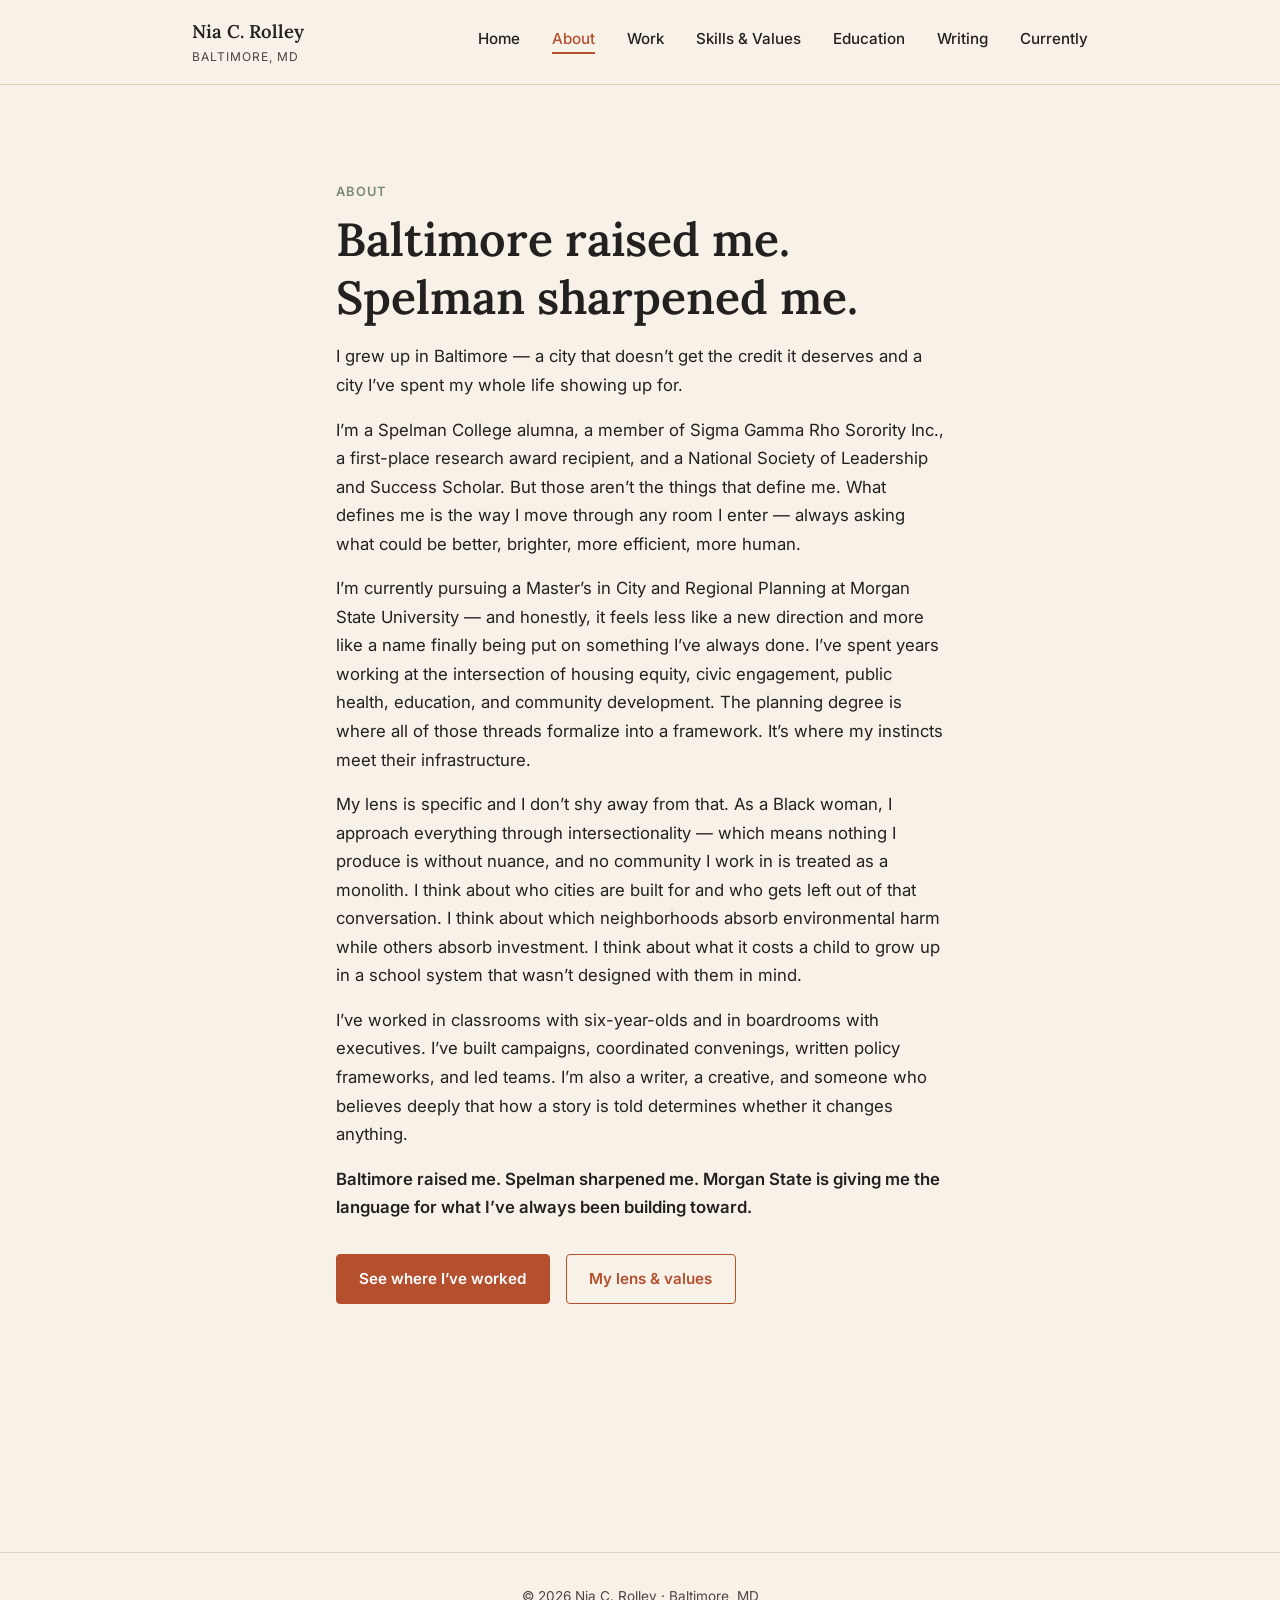
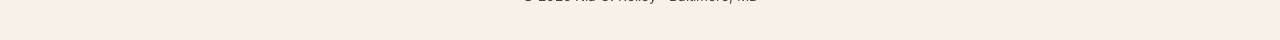
==== about.html @ 4105a6b1 "Initial commit: portfolio site with all 7 pages Plain HTML/CSS/JS static site for Nia C. Rolley's pe" ====
<!DOCTYPE html>
<html lang="en">
<head>
  <meta charset="UTF-8" />
  <meta name="viewport" content="width=device-width, initial-scale=1.0" />
  <title>About — Nia C. Rolley</title>
  <meta name="description" content="Baltimore-raised, Spelman-sharpened. How Nia Rolley thinks about cities, community, and the work of intersectionality." />

  <link rel="preconnect" href="https://fonts.googleapis.com" />
  <link href="https://fonts.googleapis.com/css2?family=Lora:wght@500;600;700&family=Inter:wght@400;500;600&display=swap" rel="stylesheet" />
  <link rel="stylesheet" href="css/style.css" />
</head>
<body>

  <!-- ============================= HEADER ============================= -->
  <header class="site-header">
    <div class="header-inner">
      <a href="index.html" class="site-title">
        Nia C. Rolley
        <span class="site-tagline">Baltimore, MD</span>
      </a>

      <button class="nav-toggle" aria-label="Toggle navigation menu" aria-expanded="false">
        <span></span><span></span><span></span>
      </button>

      <nav aria-label="Main navigation">
        <ul class="nav-list">
          <li><a href="index.html">Home</a></li>
          <li><a href="about.html">About</a></li>
          <li><a href="work.html">Work</a></li>
          <li><a href="skills-and-values.html">Skills &amp; Values</a></li>
          <li><a href="education.html">Education</a></li>
          <li><a href="writing.html">Writing</a></li>
          <li><a href="currently.html">Currently</a></li>
        </ul>
      </nav>
    </div>
  </header>

  <!-- ============================== MAIN =============================== -->
  <main>
    <section class="hero">
      <div class="container">
        <span class="eyebrow">About</span>
        <h1>Baltimore raised me. Spelman sharpened me.</h1>

        <p>I grew up in Baltimore &mdash; a city that doesn&rsquo;t get the credit it deserves and a city I&rsquo;ve spent my whole life showing up for.</p>

        <p>I&rsquo;m a Spelman College alumna, a member of Sigma Gamma Rho Sorority Inc., a first-place research award recipient, and a National Society of Leadership and Success Scholar. But those aren&rsquo;t the things that define me. What defines me is the way I move through any room I enter &mdash; always asking what could be better, brighter, more efficient, more human.</p>

        <p>I&rsquo;m currently pursuing a Master&rsquo;s in City and Regional Planning at Morgan State University &mdash; and honestly, it feels less like a new direction and more like a name finally being put on something I&rsquo;ve always done. I&rsquo;ve spent years working at the intersection of housing equity, civic engagement, public health, education, and community development. The planning degree is where all of those threads formalize into a framework. It&rsquo;s where my instincts meet their infrastructure.</p>

        <p>My lens is specific and I don&rsquo;t shy away from that. As a Black woman, I approach everything through intersectionality &mdash; which means nothing I produce is without nuance, and no community I work in is treated as a monolith. I think about who cities are built for and who gets left out of that conversation. I think about which neighborhoods absorb environmental harm while others absorb investment. I think about what it costs a child to grow up in a school system that wasn&rsquo;t designed with them in mind.</p>

        <p>I&rsquo;ve worked in classrooms with six-year-olds and in boardrooms with executives. I&rsquo;ve built campaigns, coordinated convenings, written policy frameworks, and led teams. I&rsquo;m also a writer, a creative, and someone who believes deeply that how a story is told determines whether it changes anything.</p>

        <p><strong>Baltimore raised me. Spelman sharpened me. Morgan State is giving me the language for what I&rsquo;ve always been building toward.</strong></p>

        <div class="btn-group">
          <a href="work.html" class="btn">See where I&rsquo;ve worked</a>
          <a href="skills-and-values.html" class="btn btn-outline">My lens &amp; values</a>
        </div>
      </div>
    </section>
  </main>

  <!-- ============================= FOOTER =============================== -->
  <footer class="site-footer">
    <p>&copy; 2026 Nia C. Rolley &middot; Baltimore, MD</p>
  </footer>

  <script src="js/main.js"></script>
</body>
</html>
---- css/style.css ----
/* ==========================================================================
   NIA C. ROLLEY — SITE STYLES
   ==========================================================================
   This file controls the look of every page. It's organized top to bottom:

     1. Variables      -- all colors & fonts live here. Change a value once,
                           it updates everywhere on the site.
     2. Reset & base    -- resets browser defaults, sets up body text
     3. Layout          -- the shared page shell (container widths, spacing)
     4. Typography      -- headings, paragraphs, links, lists
     5. Header & nav     -- the top bar with the site title and menu
     6. Buttons & tags   -- small reusable UI pieces (buttons, "coming soon"
                           badges, pill labels)
     7. Components       -- bigger reusable blocks (hero, cards, job entries)
     8. Footer
     9. Responsive       -- adjustments for small screens (phones/tablets)

   Tip: search this file for a section header (e.g. "5. HEADER & NAV") to
   jump straight to the part you want to edit.
   ========================================================================== */


/* --------------------------------------------------------------------------
   1. VARIABLES
   These are "CSS custom properties." Think of them as named nicknames for
   values you use over and over. Change the hex code here once, and every
   place that uses var(--color-brick) updates automatically.
   -------------------------------------------------------------------------- */
:root {
  /* --- Color palette: "Brick & Ink" ---
     brick    = warm terracotta, used for links/headings/accents
     cream    = warm off-white, the main page background
     cream-alt = a slightly deeper cream, used for card backgrounds
     ink      = near-black, used for body text
     sage     = muted green, used for small secondary details */
  --color-brick: #B5502E;
  --color-brick-dark: #8F3F22;
  --color-cream: #F7F1E8;
  --color-cream-alt: #EFE5D5;
  --color-ink: #232020;
  --color-ink-soft: #4A4542; /* a lighter version of ink, for secondary text */
  --color-sage: #7A8B6F;
  --color-white: #FFFFFF;
  --color-border: #DED2BE; /* soft line color used for rules/dividers */

  /* --- Fonts ---
     heading = Lora (serif) — used for all headings, feels editorial/warm
     body    = Inter (sans-serif) — used for paragraphs, feels clean/readable
     Both are loaded from Google Fonts in the <head> of each HTML page. */
  --font-heading: "Lora", Georgia, "Times New Roman", serif;
  --font-body: "Inter", -apple-system, BlinkMacSystemFont, "Segoe UI", sans-serif;

  /* --- Spacing scale ---
     Using a consistent set of spacing values (instead of random numbers)
     keeps the whole site feeling intentional. */
  --space-xs: 0.5rem;
  --space-sm: 1rem;
  --space-md: 2rem;
  --space-lg: 3.5rem;
  --space-xl: 6rem;

  /* --- Layout widths --- */
  --content-width: 42rem;   /* comfortable reading width for paragraphs */
  --wide-width: 60rem;      /* wider width for the header, grids, etc. */
}


/* --------------------------------------------------------------------------
   2. RESET & BASE
   Browsers apply their own default spacing/sizing to elements. This section
   clears that out so we start from a predictable, clean slate.
   -------------------------------------------------------------------------- */
* {
  box-sizing: border-box; /* padding/borders no longer add to an element's width */
  margin: 0;
  padding: 0;
}

html {
  scroll-behavior: smooth;
}

body {
  font-family: var(--font-body);
  font-size: 1.05rem;
  line-height: 1.7;
  color: var(--color-ink);
  background-color: var(--color-cream);
}

img {
  max-width: 100%;
  display: block;
}

/* --------------------------------------------------------------------------
   3. LAYOUT
   .container centers content and keeps it from stretching edge-to-edge on
   wide screens. Most sections on the site sit inside one of these.
   -------------------------------------------------------------------------- */
.container {
  width: 100%;
  max-width: var(--content-width);
  margin: 0 auto;
  padding: 0 var(--space-md);
}

.container-wide {
  width: 100%;
  max-width: var(--wide-width);
  margin: 0 auto;
  padding: 0 var(--space-md);
}

main {
  display: block;
  padding-bottom: var(--space-xl);
}

section {
  padding-top: var(--space-lg);
}

/* A thin horizontal rule used to separate sections, echoing a printed
   program or broadsheet layout. */
.rule {
  border: none;
  border-top: 1px solid var(--color-border);
  margin: var(--space-lg) 0;
}


/* --------------------------------------------------------------------------
   4. TYPOGRAPHY
   -------------------------------------------------------------------------- */
h1, h2, h3, h4 {
  font-family: var(--font-heading);
  font-weight: 600;
  line-height: 1.25;
  color: var(--color-ink);
}

h1 {
  font-size: clamp(2rem, 5vw, 2.9rem);
  margin-bottom: var(--space-sm);
}

h2 {
  font-size: clamp(1.5rem, 3vw, 1.9rem);
  margin-bottom: var(--space-sm);
  color: var(--color-brick);
}

h3 {
  font-size: 1.25rem;
  margin-bottom: var(--space-xs);
}

p {
  margin-bottom: var(--space-sm);
  max-width: 65ch; /* keeps paragraph lines from getting too wide to read comfortably */
}

.lede {
  /* An intro/opening paragraph, styled slightly larger for emphasis. */
  font-size: 1.25rem;
  color: var(--color-ink-soft);
  font-family: var(--font-heading);
  font-style: italic;
}

a {
  color: var(--color-brick);
  text-decoration: underline;
  text-decoration-color: var(--color-border);
  text-underline-offset: 3px;
  transition: color 0.15s ease, text-decoration-color 0.15s ease;
}

a:hover {
  color: var(--color-brick-dark);
  text-decoration-color: var(--color-brick-dark);
}

ul, ol {
  margin: 0 0 var(--space-sm) var(--space-md);
}

li {
  margin-bottom: var(--space-xs);
}

strong {
  font-weight: 600;
}


/* --------------------------------------------------------------------------
   5. HEADER & NAV
   -------------------------------------------------------------------------- */
.site-header {
  position: sticky;
  top: 0;
  z-index: 10;
  background-color: var(--color-cream);
  border-bottom: 1px solid var(--color-border);
}

.header-inner {
  max-width: var(--wide-width);
  margin: 0 auto;
  padding: var(--space-sm) var(--space-md);
  display: flex;
  align-items: center;
  justify-content: space-between;
  flex-wrap: wrap;
}

.site-title {
  font-family: var(--font-heading);
  font-weight: 600;
  font-size: 1.15rem;
  color: var(--color-ink);
  text-decoration: none;
}

.site-title:hover {
  color: var(--color-brick);
}

.site-tagline {
  display: block;
  font-family: var(--font-body);
  font-size: 0.75rem;
  font-weight: 400;
  color: var(--color-ink-soft);
  text-transform: uppercase;
  letter-spacing: 0.08em;
}

/* The nav menu itself */
.nav-list {
  list-style: none;
  display: flex;
  gap: var(--space-md);
  margin: 0;
}

.nav-list a {
  text-decoration: none;
  color: var(--color-ink);
  font-size: 0.95rem;
  font-weight: 500;
  padding: 0.25rem 0;
  border-bottom: 2px solid transparent;
}

.nav-list a:hover,
.nav-list a.active {
  color: var(--color-brick);
  border-bottom-color: var(--color-brick);
}

/* Hamburger button — hidden on desktop, shown on small screens (see
   section 9, RESPONSIVE, near the bottom of this file). */
.nav-toggle {
  display: none;
  flex-direction: column;
  justify-content: space-between;
  width: 26px;
  height: 18px;
  background: none;
  border: none;
  cursor: pointer;
  padding: 0;
}

.nav-toggle span {
  display: block;
  height: 2px;
  width: 100%;
  background-color: var(--color-ink);
}


/* --------------------------------------------------------------------------
   6. BUTTONS & TAGS
   -------------------------------------------------------------------------- */
.btn {
  display: inline-block;
  font-family: var(--font-body);
  font-weight: 600;
  font-size: 0.95rem;
  color: var(--color-white);
  background-color: var(--color-brick);
  padding: 0.7rem 1.4rem;
  border-radius: 4px;
  text-decoration: none;
  border: 1px solid var(--color-brick);
  transition: background-color 0.15s ease, color 0.15s ease;
}

.btn:hover {
  background-color: var(--color-brick-dark);
  border-color: var(--color-brick-dark);
  color: var(--color-white);
}

.btn-outline {
  background-color: transparent;
  color: var(--color-brick);
}

.btn-outline:hover {
  background-color: var(--color-brick);
  color: var(--color-white);
}

.btn-group {
  display: flex;
  gap: var(--space-sm);
  flex-wrap: wrap;
  margin-top: var(--space-md);
}

/* Small uppercase pill label, used for "Coming Soon" and section eyebrows */
.tag {
  display: inline-block;
  font-size: 0.7rem;
  font-weight: 600;
  text-transform: uppercase;
  letter-spacing: 0.08em;
  color: var(--color-white);
  background-color: var(--color-sage);
  padding: 0.25rem 0.65rem;
  border-radius: 3px;
}

.eyebrow {
  display: block;
  font-size: 0.8rem;
  font-weight: 600;
  text-transform: uppercase;
  letter-spacing: 0.1em;
  color: var(--color-sage);
  margin-bottom: var(--space-xs);
}


/* --------------------------------------------------------------------------
   7. COMPONENTS
   -------------------------------------------------------------------------- */

/* --- Hero (used at the top of the Home page) --- */
.hero {
  padding-top: var(--space-xl);
  padding-bottom: var(--space-lg);
}

/* --- Card: a bordered content block, used for jobs, writing entries, etc. --- */
.card {
  background-color: var(--color-cream-alt);
  border: 1px solid var(--color-border);
  border-radius: 6px;
  padding: var(--space-md);
  margin-bottom: var(--space-md);
}

.card h3 {
  font-family: var(--font-heading);
  color: var(--color-ink);
}

.card .role {
  color: var(--color-brick);
  font-weight: 600;
  display: block;
  margin-bottom: var(--space-xs);
}

.card p:last-child {
  margin-bottom: 0;
}

/* --- Coming soon card: a dashed, quieter variant of .card --- */
.card-coming-soon {
  background-color: transparent;
  border: 1px dashed var(--color-border);
  border-radius: 6px;
  padding: var(--space-md);
  margin-bottom: var(--space-md);
}

.card-coming-soon h3 {
  color: var(--color-ink-soft);
}

/* --- Value/skill list item with a bold lead-in term --- */
.value-item {
  margin-bottom: var(--space-sm);
  list-style: none;
  padding-left: var(--space-md);
  position: relative;
}

.value-item::before {
  content: "\2014"; /* em dash */
  position: absolute;
  left: 0;
  color: var(--color-brick);
}

/* --- Currently page: simple two-column definition-style layout --- */
.currently-item {
  margin-bottom: var(--space-lg);
}

.currently-item h3 {
  color: var(--color-brick);
  font-family: var(--font-body);
  text-transform: uppercase;
  font-size: 0.85rem;
  letter-spacing: 0.08em;
  margin-bottom: var(--space-xs);
}

/* --------------------------------------------------------------------------
   8. FOOTER
   -------------------------------------------------------------------------- */
.site-footer {
  border-top: 1px solid var(--color-border);
  padding: var(--space-md);
  margin-top: var(--space-xl);
}

.site-footer p {
  max-width: none;
  text-align: center;
  font-size: 0.85rem;
  color: var(--color-ink-soft);
  margin-bottom: 0;
}


/* --------------------------------------------------------------------------
   9. RESPONSIVE
   Below 700px wide (most phones), collapse the nav into a hamburger menu.
   -------------------------------------------------------------------------- */
@media (max-width: 700px) {
  .nav-toggle {
    display: flex;
  }

  .nav-list {
    display: none;
    flex-direction: column;
    width: 100%;
    gap: var(--space-sm);
    padding-top: var(--space-sm);
  }

  /* JS adds the "open" class to .nav-list when the hamburger is tapped */
  .nav-list.open {
    display: flex;
  }

  .header-inner {
    flex-direction: column;
    align-items: flex-start;
  }

  .header-inner .nav-toggle {
    position: absolute;
    top: var(--space-sm);
    right: var(--space-md);
  }

  .header-inner {
    position: relative;
  }
}
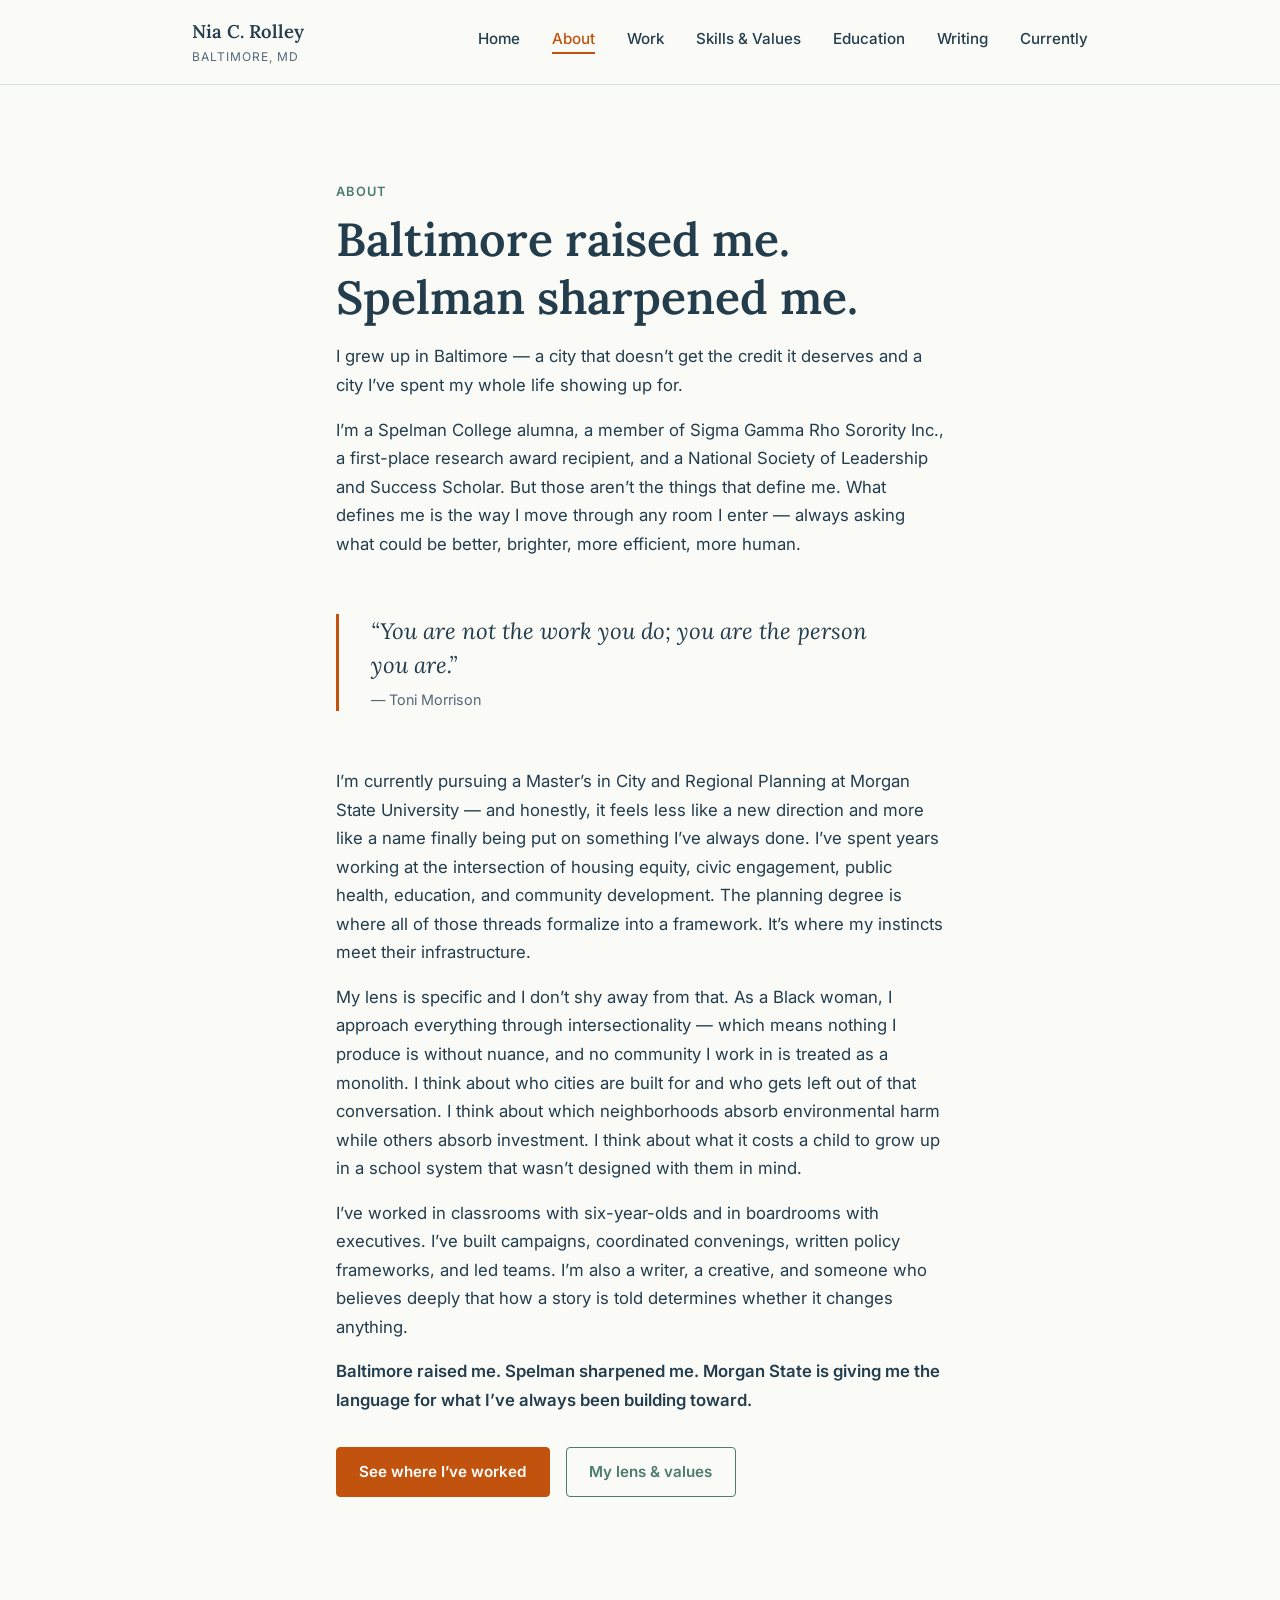
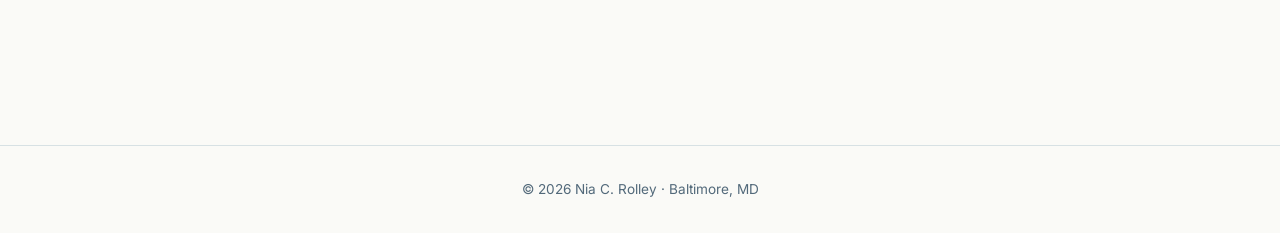
==== commit 39f4de99: "Add pull quotes, rework homepage hero, restructure Skills & Values, add school cards - About: Toni M" ====
--- a/about.html
+++ b/about.html
@@ -49,6 +49,11 @@
 
         <p>I&rsquo;m a Spelman College alumna, a member of Sigma Gamma Rho Sorority Inc., a first-place research award recipient, and a National Society of Leadership and Success Scholar. But those aren&rsquo;t the things that define me. What defines me is the way I move through any room I enter &mdash; always asking what could be better, brighter, more efficient, more human.</p>
 
+        <blockquote class="pull-quote">
+          <p>&ldquo;You are not the work you do; you are the person you are.&rdquo;</p>
+          <cite>&mdash; Toni Morrison</cite>
+        </blockquote>
+
         <p>I&rsquo;m currently pursuing a Master&rsquo;s in City and Regional Planning at Morgan State University &mdash; and honestly, it feels less like a new direction and more like a name finally being put on something I&rsquo;ve always done. I&rsquo;ve spent years working at the intersection of housing equity, civic engagement, public health, education, and community development. The planning degree is where all of those threads formalize into a framework. It&rsquo;s where my instincts meet their infrastructure.</p>
 
         <p>My lens is specific and I don&rsquo;t shy away from that. As a Black woman, I approach everything through intersectionality &mdash; which means nothing I produce is without nuance, and no community I work in is treated as a monolith. I think about who cities are built for and who gets left out of that conversation. I think about which neighborhoods absorb environmental harm while others absorb investment. I think about what it costs a child to grow up in a school system that wasn&rsquo;t designed with them in mind.</p>
--- a/css/style.css
+++ b/css/style.css
@@ -27,21 +27,37 @@
    place that uses var(--color-brick) updates automatically.
    -------------------------------------------------------------------------- */
 :root {
-  /* --- Color palette: "Brick & Ink" ---
-     brick    = warm terracotta, used for links/headings/accents
-     cream    = warm off-white, the main page background
-     cream-alt = a slightly deeper cream, used for card backgrounds
-     ink      = near-black, used for body text
-     sage     = muted green, used for small secondary details */
-  --color-brick: #B5502E;
-  --color-brick-dark: #8F3F22;
-  --color-cream: #F7F1E8;
-  --color-cream-alt: #EFE5D5;
-  --color-ink: #232020;
-  --color-ink-soft: #4A4542; /* a lighter version of ink, for secondary text */
-  --color-sage: #7A8B6F;
+  /* --- Color palette: coolors.co/palette/233d4d-fe7f2d-fcca46-a1c181-619b8a ---
+     brick    = the palette's orange (#FE7F2D), darkened for use as link/button
+                text so it's readable — the raw orange is too light on cream
+     cream    = warm off-white, the main page background (not from the
+                palette — the palette is all accent colors, so this stays a
+                neutral backdrop for them to sit on)
+     cream-alt = a pale mint tint, used for card backgrounds
+     ink      = the palette's navy (#233D4D), used for body text
+     ink-soft = a lighter navy, for secondary/muted text
+     sage     = the palette's sage green (#A1C181), used for small badges
+     gold     = the palette's gold (#FCCA46), used sparingly as a highlight
+     teal     = the palette's teal (#619B8A), used for secondary buttons */
+  --color-brick: #C1530E;
+  --color-brick-dark: #9C4209;
+  --color-cream: #FAFAF7;
+  --color-cream-alt: #EEF5F1;
+  --color-ink: #233D4D;
+  --color-ink-soft: #52697A; /* a lighter version of ink, for secondary text */
+  --color-sage: #A1C181;
+  --color-gold: #FCCA46;
+  --color-teal: #619B8A;
+  --color-teal-dark: #4C7C6F;
   --color-white: #FFFFFF;
-  --color-border: #DED2BE; /* soft line color used for rules/dividers */
+  --color-border: #D7E1E4; /* soft line color used for rules/dividers */
+  --color-lede: #3B5364; /* a darker, more readable shade for the homepage tagline */
+
+  /* Approximate height of the sticky header, used to vertically center the
+     homepage hero within the remaining viewport space. If you change the
+     header's padding/font sizes enough that its height shifts noticeably,
+     nudge this value to match. */
+  --header-height: 4.75rem;
 
   /* --- Fonts ---
      heading = Lora (serif) — used for all headings, feels editorial/warm
@@ -121,6 +137,13 @@
   padding-top: var(--space-lg);
 }
 
+/* Sections used as jump-nav targets (id="...") get extra top clearance
+   so anchor links don't scroll them in underneath the sticky header
+   (and sticky sub-nav, on pages that have one). */
+section[id] {
+  scroll-margin-top: 8rem;
+}
+
 /* A thin horizontal rule used to separate sections, echoing a printed
    program or broadsheet layout. */
 .rule {
@@ -164,15 +187,27 @@
 .lede {
   /* An intro/opening paragraph, styled slightly larger for emphasis. */
   font-size: 1.25rem;
-  color: var(--color-ink-soft);
+  color: var(--color-lede);
   font-family: var(--font-heading);
   font-style: italic;
+  margin-bottom: var(--space-md);
+}
+
+/* A short accent bar under the lede, so it reads as a distinct beat from
+   the heading that follows rather than blurring into one block. */
+.lede::after {
+  content: "";
+  display: block;
+  width: 3rem;
+  height: 3px;
+  background-color: var(--color-gold);
+  margin-top: var(--space-md);
 }
 
 a {
   color: var(--color-brick);
   text-decoration: underline;
-  text-decoration-color: var(--color-border);
+  text-decoration-color: var(--color-gold);
   text-underline-offset: 3px;
   transition: color 0.15s ease, text-decoration-color 0.15s ease;
 }
@@ -308,11 +343,12 @@
 
 .btn-outline {
   background-color: transparent;
-  color: var(--color-brick);
+  color: var(--color-teal-dark);
+  border-color: var(--color-teal-dark);
 }
 
 .btn-outline:hover {
-  background-color: var(--color-brick);
+  background-color: var(--color-teal-dark);
   color: var(--color-white);
 }
 
@@ -330,7 +366,7 @@
   font-weight: 600;
   text-transform: uppercase;
   letter-spacing: 0.08em;
-  color: var(--color-white);
+  color: var(--color-ink); /* dark text on the light sage background, for readability */
   background-color: var(--color-sage);
   padding: 0.25rem 0.65rem;
   border-radius: 3px;
@@ -342,7 +378,7 @@
   font-weight: 600;
   text-transform: uppercase;
   letter-spacing: 0.1em;
-  color: var(--color-sage);
+  color: var(--color-teal-dark); /* the light sage/teal don't have enough contrast as small text */
   margin-bottom: var(--space-xs);
 }
 
@@ -351,10 +387,54 @@
    7. COMPONENTS
    -------------------------------------------------------------------------- */
 
-/* --- Hero (used at the top of the Home page) --- */
+/* --- Hero: the intro section at the top of every page (About, Work, etc.
+   each have their own, plus the homepage). Keep this the plain, simple
+   version — the homepage's extra vertical-centering behavior lives in
+   .hero-home below, so it doesn't leak onto every other page. --- */
 .hero {
   padding-top: var(--space-xl);
   padding-bottom: var(--space-lg);
+}
+
+/* --- Homepage-only hero treatment: vertically centers the content in the
+   space below the header, instead of it sitting right under the nav with
+   a big empty gap on tall screens. Applied together with .hero, e.g.
+   <section class="hero hero-home">, only on index.html. --- */
+.hero.hero-home {
+  min-height: calc(100vh - var(--header-height));
+  display: flex;
+  align-items: center;
+  padding-top: var(--space-lg);
+  padding-bottom: var(--space-lg);
+}
+
+/* Two-column layout: text on the left, a photo placeholder on the right.
+   grid-template-columns gives the text column a bit more room than the
+   photo column. On mobile this collapses to one column (see RESPONSIVE). */
+.hero-grid {
+  display: grid;
+  grid-template-columns: 1.15fr 0.85fr;
+  gap: var(--space-xl);
+  align-items: center;
+  width: 100%;
+}
+
+/* Stand-in for a future headshot/photo. Swap this for an <img> tag once
+   you have a photo — e.g. <img src="assets/nia-photo.jpg" alt="Nia Rolley"> —
+   and you can delete the .hero-photo-placeholder rule below. */
+.hero-photo-placeholder {
+  aspect-ratio: 3 / 4;
+  width: 100%;
+  border: 1px dashed var(--color-border);
+  border-radius: 6px;
+  background-color: var(--color-cream-alt);
+  display: flex;
+  align-items: center;
+  justify-content: center;
+  text-align: center;
+  padding: var(--space-md);
+  color: var(--color-ink-soft);
+  font-size: 0.85rem;
 }
 
 /* --- Card: a bordered content block, used for jobs, writing entries, etc. --- */
@@ -382,10 +462,72 @@
   margin-bottom: 0;
 }
 
+/* --- School cards (Education page): a faint state-outline watermark in
+   the back corner, plus a small two-tone accent bar in the school's
+   colors under its name. Both are additions on top of .card, not a
+   replacement for it. --- */
+.school-card {
+  position: relative;
+  overflow: hidden;
+}
+
+/* Everything real (text, list, etc.) sits in here, with z-index above
+   the background outline — see the stacking note on .state-outline. */
+.school-card-content {
+  position: relative;
+  z-index: 1;
+}
+
+.state-outline {
+  position: absolute;
+  bottom: -0.5rem;
+  right: -0.5rem;
+  width: 8rem;
+  z-index: 0;
+  pointer-events: none;
+}
+
+.state-outline svg {
+  width: 100%;
+  height: auto;
+  display: block;
+}
+
+.state-outline path {
+  fill: currentColor;
+}
+
+.state-outline--maryland {
+  color: #00205B; /* Morgan State blue, at low opacity below */
+  opacity: 0.07;
+}
+
+.state-outline--georgia {
+  color: #002D72; /* Spelman blue, at low opacity below */
+  opacity: 0.07;
+}
+
+.school-accent {
+  display: block;
+  width: 3rem;
+  height: 4px;
+  border-radius: 2px;
+  margin-bottom: var(--space-sm);
+}
+
+.school-accent--morgan {
+  background: linear-gradient(to right, #00205B 50%, #F68B1F 50%);
+}
+
+.school-accent--spelman {
+  background: linear-gradient(to right, #002D72 50%, #FFFFFF 50%);
+  border: 1px solid var(--color-border); /* keeps the white half visible against the card */
+}
+
 /* --- Coming soon card: a dashed, quieter variant of .card --- */
 .card-coming-soon {
   background-color: transparent;
-  border: 1px dashed var(--color-border);
+  border: 1px dashed var(--color-gold);
   border-radius: 6px;
   padding: var(--space-md);
   margin-bottom: var(--space-md);
@@ -395,19 +537,113 @@
   color: var(--color-ink-soft);
 }
 
-/* --- Value/skill list item with a bold lead-in term --- */
-.value-item {
+/* --- Value/teaching card grid: used on the Skills & Values page to turn
+   a list of short points (a bolded term + one sentence) into a scannable
+   2-up grid instead of a long vertical list. Stacks to 1 column on
+   mobile — see RESPONSIVE. --- */
+.value-grid {
+  display: grid;
+  grid-template-columns: 1fr 1fr;
+  gap: var(--space-md);
+  margin: var(--space-md) 0 var(--space-lg);
+}
+
+.value-card {
+  background-color: var(--color-cream-alt);
+  border: 1px solid var(--color-border);
+  border-radius: 6px;
+  padding: var(--space-md);
+}
+
+.value-card h3 {
+  font-family: var(--font-heading);
+  color: var(--color-brick);
+  font-size: 1.1rem;
+  margin-bottom: var(--space-xs);
+}
+
+.value-card p {
+  margin-bottom: 0;
+  max-width: none;
+}
+
+/* A small line icon, shown above the title on cards that have one (the
+   Teaching grid). Cards without a .card-icon (Core Values) just skip it. */
+.card-icon {
   margin-bottom: var(--space-sm);
-  list-style: none;
+}
+
+.card-icon svg {
+  width: 28px;
+  height: 28px;
+  display: block;
+  stroke: var(--color-brick);
+  fill: none;
+  stroke-width: 1.8;
+  stroke-linecap: round;
+  stroke-linejoin: round;
+}
+
+/* --- Sub-navigation: quick jump links to sections on a long page.
+   Sits just under the main header, styled much lighter than it (no
+   background pill/buttons, smaller text) so it doesn't compete with the
+   primary nav. Sticks below the main header while scrolling so it stays
+   useful as a jump menu. --- */
+.subnav {
+  position: sticky;
+  top: var(--header-height);
+  z-index: 9;
+  background-color: var(--color-cream);
+  border-bottom: 1px solid var(--color-border);
+}
+
+.subnav-inner {
+  max-width: var(--wide-width);
+  margin: 0 auto;
+  padding: 0.6rem var(--space-md);
+  display: flex;
+  gap: var(--space-md);
+  flex-wrap: wrap;
+}
+
+.subnav a {
+  font-size: 0.8rem;
+  font-weight: 600;
+  color: var(--color-brick);
+  text-decoration: none;
+}
+
+.subnav a:hover {
+  text-decoration: underline;
+  text-decoration-color: var(--color-gold);
+}
+
+/* --- Pull quote: an inset editorial quote, used to break up long-form
+   text on pages like About. Matches the italic serif style of the
+   homepage tagline (.lede), with a terracotta rule on the left. --- */
+.pull-quote {
+  font-family: var(--font-heading);
+  font-style: italic;
+  font-size: 1.4rem;
+  line-height: 1.5;
+  color: var(--color-ink);
+  border-left: 3px solid var(--color-brick);
   padding-left: var(--space-md);
-  position: relative;
-}
-
-.value-item::before {
-  content: "\2014"; /* em dash */
-  position: absolute;
-  left: 0;
-  color: var(--color-brick);
+  margin: var(--space-lg) 0;
+  max-width: 34rem;
+}
+
+.pull-quote p {
+  margin-bottom: var(--space-xs);
+  max-width: none;
+}
+
+.pull-quote cite {
+  display: block;
+  font-family: var(--font-body);
+  font-style: normal;
+  font-size: 0.9rem;
+  color: var(--color-ink-soft);
 }
 
 /* --- Currently page: simple two-column definition-style layout --- */
@@ -478,4 +714,32 @@
   .header-inner {
     position: relative;
   }
-}
+
+  /* Stack the hero's text/photo columns instead of sitting side by side,
+     and drop the forced full-viewport height so the page doesn't leave a
+     tall empty gap below short content on phones. */
+  .hero.hero-home {
+    min-height: 0;
+  }
+
+  .hero-grid {
+    grid-template-columns: 1fr;
+    gap: var(--space-lg);
+  }
+
+  .hero-photo-placeholder {
+    max-width: 16rem;
+    margin: 0 auto;
+  }
+
+  /* Stack the value/teaching cards to a single column on small screens. */
+  .value-grid {
+    grid-template-columns: 1fr;
+  }
+
+  /* The sub-nav's links can wrap to two lines on narrow phones — a bit
+     more vertical breathing room keeps that readable. */
+  .subnav-inner {
+    gap: var(--space-sm) var(--space-md);
+  }
+}
